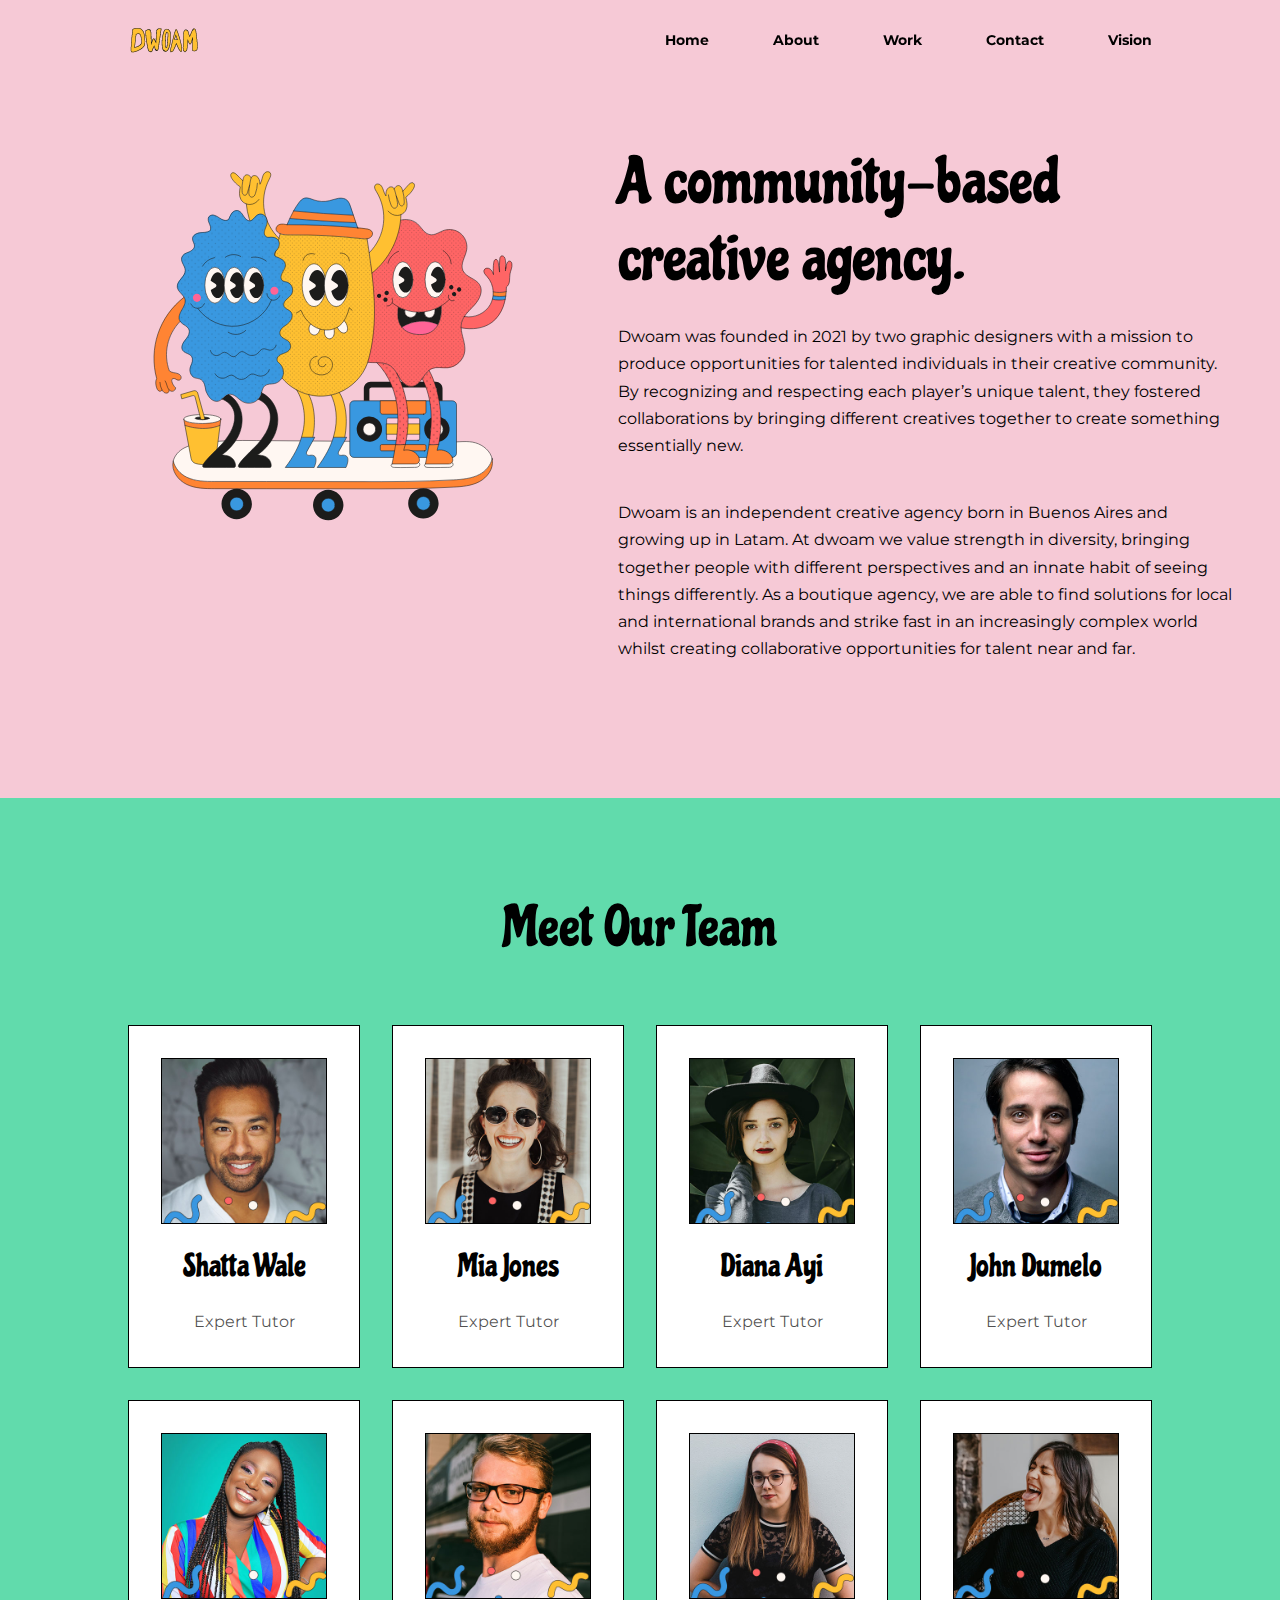
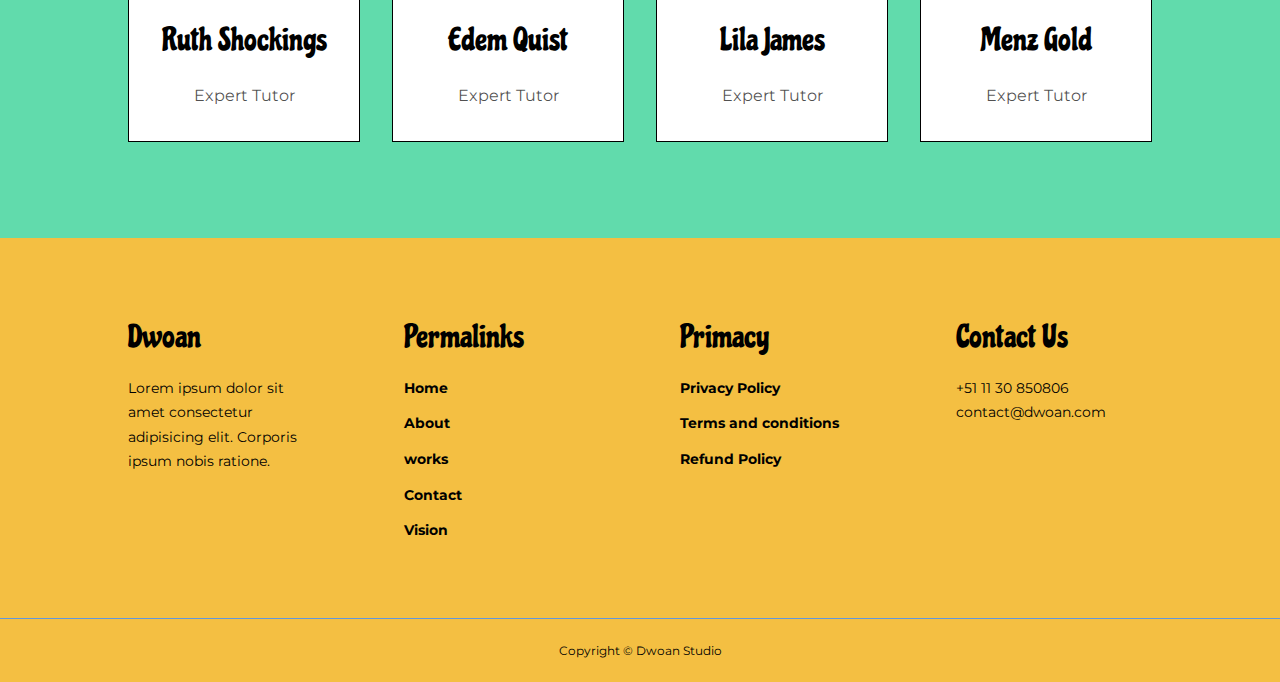
==== about.html @ b235e9af "Mi primer commit" ====
<!DOCTYPE html>
<html lang="en">

<head>
    <meta charset="UTF-8">
    <meta http-equiv="X-UA-Compatible" content="IE=edge">
    <meta name="viewport" content="width=device-width, initial-scale=1.0">
    <title>Responsive Multipage Education Website Using HTML, CSS & JavaSCript</title>

    <!-- ICONSCOUT CDN -->
    <link rel="stylesheet" href="https://unicons.iconscout.com/release/v2.1.6/css/unicons.css">
    <link rel="shortcut icon" href="./images/favicon.png" type="favicon-dwoan">

    <!-- GOOGLE FONTS (MONTSERRAT-CHICLE) -->
    <link rel="preconnect" href="https://fonts.googleapis.com">
    <link rel="preconnect" href="https://fonts.gstatic.com" crossorigin>
    <link
        href="https://fonts.googleapis.com/css2?family=Chicle&family=Montserrat:wght@300;400;500;600;700;800;900&display=swap"
        rel="stylesheet">

    <link rel="stylesheet" href="./css/style.css">
    <link rel="stylesheet" href="./css/about.css">

</head>

<body>
    <nav>
        <div class="container nav__container">
            <a href="index.html"><img src="./images/logonav.png" alt="logo"></a>
            <ul class="nav__menu">
                <li><a href="index.html">Home</a></li>
                <li><a href="about.html">About</a></li>
                <li><a href="work.html">Work</a></li>
                <li><a href="contact.html">Contact</a></li>
                <li><a href="vision.html">Vision</a></li>
            </ul>
            <button id="open-menu-btn"><i class="uil uil-bars"></i></button>
            <button id="close-menu-btn"><i class="uil uil-multiply"></i></button>
        </div>
    </nav>
    <!--========================== END OF NAVBAR ============================-->






    <section class="about__achievements">
        <div class="container about__achievements-container">
            <div class="about__achievements-left">
                <img src="./images/about achievements.svg">
            </div>

            <div class="about__achievements-right">
                <h1>A community-based creative agency.</h1>
                <p>Dwoam was founded in 2021 by two graphic designers with a mission to produce opportunities for
                    talented individuals in their creative community. By recognizing and respecting each player’s unique
                    talent, they fostered collaborations by bringing different creatives together to create something
                    essentially new.</p>
                <p>
                    Dwoam is an independent creative agency born in Buenos Aires and growing up in Latam. At dwoam we
                    value strength in diversity, bringing together people with different perspectives and an innate
                    habit of seeing things differently. As a boutique agency, we are able to find solutions for local
                    and international brands and strike fast in an increasingly complex world whilst creating
                    collaborative opportunities for talent near and far.
                </p>
            </div>
        </div>
    </section>
    <!--========================== END OF ABOUT ============================-->








    <section class="team">
        <h2>Meet Our Team</h2>
        <div class="container team__container">
            <article class="team__member">
                <div class="team__member-image">
                    <img src="./images/tm1.jpg">
                </div>
                <div class="team__member-info">
                    <h4>Shatta Wale</h4>
                    <p>Expert Tutor</p>
                </div>
                <div class="team__member-socials">
                    <a href="https://instagram.com"><i class="uil uil-instagram"></i></a>
                    <a href="https://twitter.com"><i class="uil uil-twitter-alt"></i></a>
                    <a href="https://linkedin.com"><i class="uil uil-linkedin-alt"></i></a>
                </div>
            </article>

            <article class="team__member">
                <div class="team__member-image">
                    <img src="./images/tm2.jpg">
                </div>
                <div class="team__member-info">
                    <h4>Mia Jones</h4>
                    <p>Expert Tutor</p>
                </div>
                <div class="team__member-socials">
                    <a href="https://instagram.com"><i class="uil uil-instagram"></i></a>
                    <a href="https://twitter.com"><i class="uil uil-twitter-alt"></i></a>
                    <a href="https://linkedin.com"><i class="uil uil-linkedin-alt"></i></a>
                </div>
            </article>


            <article class="team__member">
                <div class="team__member-image">
                    <img src="./images/tm3.jpg">
                </div>
                <div class="team__member-info">
                    <h4>Diana Ayi</h4>
                    <p>Expert Tutor</p>
                </div>
                <div class="team__member-socials">
                    <a href="https://instagram.com"><i class="uil uil-instagram"></i></a>
                    <a href="https://twitter.com"><i class="uil uil-twitter-alt"></i></a>
                    <a href="https://linkedin.com"><i class="uil uil-linkedin-alt"></i></a>
                </div>
            </article>


            <article class="team__member">
                <div class="team__member-image">
                    <img src="./images/tm4.jpg">
                </div>
                <div class="team__member-info">
                    <h4>John Dumelo</h4>
                    <p>Expert Tutor</p>
                </div>
                <div class="team__member-socials">
                    <a href="https://instagram.com"><i class="uil uil-instagram"></i></a>
                    <a href="https://twitter.com"><i class="uil uil-twitter-alt"></i></a>
                    <a href="https://linkedin.com"><i class="uil uil-linkedin-alt"></i></a>
                </div>
            </article>


            <article class="team__member">
                <div class="team__member-image">
                    <img src="./images/tm5.jpg">
                </div>
                <div class="team__member-info">
                    <h4>Ruth Shockings</h4>
                    <p>Expert Tutor</p>
                </div>
                <div class="team__member-socials">
                    <a href="https://instagram.com"><i class="uil uil-instagram"></i></a>
                    <a href="https://twitter.com"><i class="uil uil-twitter-alt"></i></a>
                    <a href="https://linkedin.com"><i class="uil uil-linkedin-alt"></i></a>
                </div>
            </article>


            <article class="team__member">
                <div class="team__member-image">
                    <img src="./images/tm6.jpg">
                </div>
                <div class="team__member-info">
                    <h4>Edem Quist</h4>
                    <p>Expert Tutor</p>
                </div>
                <div class="team__member-socials">
                    <a href="https://instagram.com"><i class="uil uil-instagram"></i></a>
                    <a href="https://twitter.com"><i class="uil uil-twitter-alt"></i></a>
                    <a href="https://linkedin.com"><i class="uil uil-linkedin-alt"></i></a>
                </div>
            </article>


            <article class="team__member">
                <div class="team__member-image">
                    <img src="./images/tm7.jpg">
                </div>
                <div class="team__member-info">
                    <h4>Lila James</h4>
                    <p>Expert Tutor</p>
                </div>
                <div class="team__member-socials">
                    <a href="https://instagram.com"><i class="uil uil-instagram"></i></a>
                    <a href="https://twitter.com"><i class="uil uil-twitter-alt"></i></a>
                    <a href="https://linkedin.com"><i class="uil uil-linkedin-alt"></i></a>
                </div>
            </article>


            <article class="team__member">
                <div class="team__member-image">
                    <img src="./images/tm8.jpg">
                </div>
                <div class="team__member-info">
                    <h4>Menz Gold</h4>
                    <p>Expert Tutor</p>
                </div>
                <div class="team__member-socials">
                    <a href="https://instagram.com"><i class="uil uil-instagram"></i></a>
                    <a href="https://twitter.com"><i class="uil uil-twitter-alt"></i></a>
                    <a href="https://linkedin.com"><i class="uil uil-linkedin-alt"></i></a>
                </div>
            </article>
        </div>
    </section>
    <!--========================== END OF TEAM ============================-->







    <footer>
        <div class="container footer__container">
            <div class="footer__1">
                <a href="index.html" class="footer__logo">
                    <h4>Dwoan</h4>
                </a>
                <p>
                    Lorem ipsum dolor sit amet consectetur adipisicing elit. Corporis ipsum nobis ratione.
                </p>
            </div>

            <div class="footer__2">
                <h4>Permalinks</h4>
                <ul class="permalinks">
                    <li><a href="index.html">Home</a></li>
                    <li><a href="about.html">About</a></li>
                    <li><a href="works.html">works</a></li>
                    <li><a href="contact.html">Contact</a></li>
                    <li><a href="vision.html">Vision</a></li>
                </ul>
            </div>

            <div class="footer__3">
                <h4>Primacy</h4>
                <ul class="privacy">
                    <li><a href="#">Privacy Policy</a></li>
                    <li><a href="#">Terms and conditions</a></li>
                    <li><a href="#">Refund Policy</a></li>
                </ul>
            </div>

            <div class="footer__4">
                <h4>Contact Us</h4>
                <div>
                    <p>
                        <p>+51 11 30 850806</p>
                        <p>contact@dwoan.com</p>
                    </p>
                </div>

                <ul class="footer__socials">
                    <li>
                        <a href="#"><i class="uil uil-facebook-f"></i></a>
                    </li>
                    <li>
                        <a href="#"><i class="uil uil-instagram-alt"></i></a>
                    </li>
                    <li>
                        <a href="#"><i class="uil uil-twitter"></i></a>
                    </li>
                    <li>
                        <a href="#"><i class="uil uil-linkedin-alt"></i></a>
                    </li>
                </ul>
            </div>
        </div>
        <div class="footer__copyright">
            <small>Copyright &copy; Dwoan Studio</small>
        </div>
    </footer>


    <script src="./main.js"></script>
</body>

</html>
---- css/style.css ----
* {
  margin: 0;
  padding: 0;
  border: 0;
  outline: 0;
  text-decoration: none;
  list-style: none;
  box-sizing: border-box;
}

:root {
  --color-primary: #f26493;
  --color-success: #61DBAC;
  --color-warning: #f4bf42;
  --color-danger: #ef6565;
  --color-danger-variant: rgba(247, 88, 66, 0.4);
  --color-white: #fff;
  --color-light: rgba(3, 1, 1, 0.7);
  --color-black: #000;
  --color-bg: #f6c9d6;
  --color-bg1: #61dbac;
  --color-bg2: #6197dd;
  --color-bg3: #fbeef3;

  --container-width-lg: 80%;
  --container-width-md: 90%;
  --container-width-sm: 94%;

  --transition: all 400ms ease;
}

body {
  font-family: 'Chicle', cursive;
  font-family: 'Montserrat', sans-serif;
  line-height: 1.7;
  color: var(--color-black);
  background: var(--color-bg);
}

.container {
  width: var(--container-width-lg);
  margin: 0 auto;
}

section {
  padding: 6rem 0;
}

section h2 {
  text-align: center;
  margin-bottom: 4rem;
}

h1,
h2,
h3,
h4,
h5 {
  line-height: 1.2;
}

h1 {
  font-size: 4rem;
  font-family: 'Chicle', cursive;
  color: var(--color-black);
  font-weight: lighter;
}

h2 {
  font-size: 3.5rem;
  font-family: 'Chicle', cursive;
  font-weight: lighter;
}

h3 {
  font-size: 4rem;
  font-family: 'Chicle', cursive;
  font-weight: lighter;
}

h4 {
  font-size: 2rem;
  font-family: 'Chicle', cursive;
  font-weight: lighter;

}

a {
  color: var(--color-black);
  font-weight: bold;
}

img {
  width: 100%;
  display: block;
  object-fit: cover;
}

.btn {
  display: inline-block;
  background: var(--color-warning);
  color: var(--color-black);
  padding: 1rem 2rem;
  border: 1px solid;


  font-weight: 500;
  transition: var(--transition);
}

.btn:hover {
  background: var(--color-success);
  color: var(--color-black);
  border-color: var(--color-black);
  transform: rotate(-10deg);
}

.btn-primary {
  background: var(--color-warning);
  color: var(--color-black);
}

/* =================== NAVBAR ===================== */
nav {
  background: transparent;
  width: 100vw;
  height: 5rem;
  position: fixed;
  top: 0;
  z-index: 11;
}

/* se uso javascript */
.window-scroll {
  background: var(--color-primary);
  border: 1px solid;
  border-color: var(--color-black);
}

.nav__container {
  height: 100%;
  display: flex;
  justify-content: space-between;
  align-items: center;
}

nav button {
  display: none;
}

.nav__menu {
  display: flex;
  align-items: center;
  gap: 4rem;
}

.nav__menu a {
  font-size: 0.9rem;
  transition: var(--transition);
}

.nav__menu a:hover {
  color: var(--color-black);
  font-family: 'Chicle', cursive;
  font-size: 1.5rem;
}

/* =================== HEADER ===================== */
header {
  position: relative;
  top: 5rem;
  overflow: hidden;
  height: 70vh;
  margin-bottom: 5rem;
}

.header__container {
  display: grid;
  grid-template-columns: 1fr 1fr;
  align-items: center;
  gap: 5rem;
  height: 100%;
}

.header__left p {
  margin: 1rem 0 2.4rem;
}

/* =================== CATEGORIES ===================== */
.categories {
  background: var(--color-bg1);
  height: 32rem;
}

.categories h1 {
  line-height: 1;
  margin-bottom: 3rem;
}

.categories__container {
  display: grid;
  grid-template-columns: 40% 60%;
}

.categories__left {
  margin-right: 4rem;
}

.categories__left p {
  margin: 1rem 0 3rem;
}

.categories__right {
  display: grid;
  grid-template-columns: repeat(3, 1fr);
  gap: 1.2rem;
}

.category {
  background: var(--color-white);
  padding: 2rem;
  border-color: var(--color-black);
  transition: var(--transition);
  border: 1px solid;
}

.category:hover {
  cursor: pointer;
  transform: scale(1.03);
  background: var(--color-bg3);
  transition: all 1s case;
  z-index: 1;
  transform: rotate(-15deg);

}

.categories h1 {
  line-height: 1;
  margin-bottom: 3rem;

}

.categories__container {
  display: grid;
  grid-template-columns: 50% 50%;
  gap: 4rem;
}

.categories__left p {
  margin: 1rem 0 3rem;
}


.categories__right {
  display: grid;
  grid-template-columns: repeat(2, 1fr);
  gap: 2rem;
}

.category {
  background: var(--color-white);
  padding: 2rem;
  border-color: var(--color-black);
  border: 1px solid;
  transition: var(--transition);
}




.category h5 {
  margin: 2rem 0 1rem;
  font-family: 'Chicle', cursive;
  font-size: 2.5rem;
  font-weight: lighter;
}

.category p {
  font-size: 0.85rem;
}

.category__icon {
  background: var(--color-primary);
  padding: 0.7rem;
  border-radius: 0.9rem;
}

.category h5 {
  margin: 2rem 0 1rem;
}

.category p {
  font-size: 0.85rem;
}

/* =================== POPULAR WORKS ===================== */
.works {
  margin-top: 10rem;
}

.works__container {
  display: grid;
  grid-template-columns: repeat(3, 1fr);
  gap: 3rem;
}

.work {
  background: var(--color-bg3);
  text-align: center;
  border: 1px solid;
  transition: var(--transition);
}

.work:hover {
  background: var(--color-bg3);
  border-color: var(--color-black);
  transform: scale(110%);
  transition: all 1s case;
}

.work__info {
  padding: 2rem;
}

.work__info p {
  margin: 1.2rem 0 2rem;
  font-size: 0.9rem;
}

/* =================== FAQs ===================== */
.faqs {
  background: var(--color-bg2);

}

.faqs__container {
  display: grid;
  grid-template-columns: 1fr 1fr;
  gap: 1rem;
}

.faq {
  padding: 1.5rem;
  display: flex;
  align-items: center;
  gap: 1.4rem;
  height: fit-content;
  background: var(--color-white);
  cursor: pointer;
  border: 1px solid;
  border-color: var(--color-black);
}

.faq:hover {
  background: var(--color-bg3);
  border-color: var(--color-black);
  transform: rotate(-1deg);
  transition: all 1s case;
}

.faq h4 {
  font-size: 1.5rem;
  line-height: 2.2;
}

.faq__icon {
  align-self: flex-start;
  font-size: 3rem;
  color: var(--color-danger);
  font-family: 'Chicle', cursive;
}

.faq p {
  margin-top: 0.8rem;
  display: none;
}

.faq.open p {
  display: block;
}



/* =================== FOOTER ===================== */
footer {
  background: var(--color-warning);
  padding-top: 5rem;
  font-size: 0.9rem;
}

.footer__container {
  display: grid;
  grid-template-columns: repeat(4, 1fr);
  gap: 5rem;
}

.footer__container>div h4 {
  margin-bottom: 1.2rem;
}

.footer__1 p {
  margin: 0 0 2rem;
}

footer ul li {
  margin-bottom: 0.7rem;
}

footer ul li a:hover {
  text-decoration: underline;
}

.footer__socials {
  display: flex;
  gap: 1rem;
  font-size: 1.2rem;
  margin-top: 2rem;
}

.footer__copyright {
  text-align: center;
  margin-top: 4rem;
  padding: 1.2rem 0;
  border-top: 1px solid var(--color-bg2);
}

/* ===================== MEDIA QUERIES (TABLETS) ==================== */
@media screen and (max-width: 1024px) {
  .container {
    width: var(--container-width-md);
  }

  h1 {
    font-size: 2.2rem;
  }

  h2 {
    font-size: 1.7rem;
  }

  h3 {
    font-size: 1.4rem;
  }

  h4 {
    font-size: 1.2rem;
  }

  /* ====================== NAVBAR ===================== */
  nav button {
    display: inline-block;
    background: transparent;
    font-size: 1.8rem;
    color: var(--color-black);
    cursor: pointer;
  }

  nav button#close-menu-btn {
    display: none;
  }

  .nav__menu {
    position: fixed;
    top: 5rem;
    right: 5%;
    height: fit-content;
    width: 18rem;
    flex-direction: column;
    gap: 0;
    display: none;
  }

  .nav__menu li {
    width: 100%;
    height: 5.8rem;
    animation: animateNavItems 400ms linear forwards;
    transform-origin: top right;
    opacity: 0;
  }

  .nav__menu li:nth-child(2) {
    animation-delay: 200ms;
  }

  .nav__menu li:nth-child(3) {
    animation-delay: 400ms;
  }

  .nav__menu li:nth-child(4) {
    animation-delay: 600ms;
  }

  @keyframes animateNavItems {
    0% {
      transform: rotateZ(-90deg) rotateX(90deg) scale(0.1);
    }

    100% {
      transform: rotateZ(0) rotateX(0) scale(1);
      opacity: 1;
    }
  }

  .nav__menu li a {
    background: var(--color-primary);
    width: 100%;
    height: 100%;
    display: grid;
    place-items: center;
    border: 1px solid;
    border-color: var(--color-black);
  }

  .nav__menu li a:hover {
    background: var(--color-bg);
    color: var(--color-black);
  }

  /* ====================== HEADER ===================== */
  header {
    height: 52vh;
    margin-bottom: 4rem;
  }

  .header__container {
    gap: 0;
    padding-bottom: 3rem;
  }

  /* ====================== CATEGORIES ===================== */
  .categories {
    height: auto;
  }

  .categories__container {
    grid-template-columns: 1fr;
    gap: 3rem;
  }

  .categories__left {
    margin-right: 0;
  }

  /* ====================== POPULAR workS ===================== */
  .works {
    margin-top: 0;
  }

  .works__container {
    grid-template-columns: 1fr 1fr;
  }

  /* ====================== FAQs ===================== */
  .faqs__container {
    grid-template-columns: 1fr;
  }

  .faq {
    padding: 1.5rem;
  }

  /* ====================== FOOTER ===================== */
  .footer__container {
    grid-template-columns: 1fr 1fr;
  }
}

/* ======================== MEDIA QUERIES (PHONES) ======================= */
@media screen and (max-width: 600px) {
  .container {
    width: var(--container-width-sm);
  }

  /* ====================== NAVBAR ===================== */
  .nav__menu {
    right: 3%;
  }

  /* ====================== HEADER ===================== */
  header {
    height: 100vh;
  }

  .header__container {
    grid-template-columns: 1fr;
    text-align: center;
    margin-top: 0;
  }

  .header__left p {
    margin-bottom: 1.3rem;
  }

  /* ====================== CATEGORIES ===================== */
  .categories__right {
    grid-template-columns: 1fr 1fr;
    gap: 0.7rem;
  }

  .category {
    padding: 1rem;
    border-radius: 1rem;
  }

  .category__icon {
    margin-top: 4px;
    display: inline-block;
  }

  /* ====================== POPULAR workS ===================== */
  .works__container {
    grid-template-columns: 1fr;
  }

  /* ====================== TESTIMONIALS ===================== */
  .testimonial__body {
    padding: 1.2rem;
  }

  /* ====================== FOOTER ===================== */
  .footer__container {
    grid-template-columns: 1fr;
    text-align: center;
    gap: 2rem;
  }

  .footer__1 p {
    margin: 1rem auto;

  }

  .footer__socials {
    justify-content: center;
  }
}
---- css/about.css ----
body {
  font-family: 'Chicle', cursive;
  font-family: 'Montserrat', sans-serif;
  line-height: 1.7;
  color: var(--color-black);
  background: var(--color-bg);
}

/* ============== ABOUT ============= */
.about__achievements {
  margin-top: 3rem;
}

.about__achievements-container {
  display: grid;
  grid-template-columns: 40% 60%;
  gap: 5rem;
}

.about__achievements-right>p {
  margin: 1.6rem 0 2.5rem;
}

.achievements__cards {
  display: grid;
  grid-template-columns: repeat(3, 1fr);
  gap: 1.5rem;
}

.achievement__card {
  background: var(--color-white);
  padding: 1.6rem;
  text-align: center;
  transition: var(--transition);
  border: 1px solid;
  border-color: var(--color-black);
}

.achievement__card:hover {
  background: var(--color-bg2);
}

.achievement__icon {
  padding: 0.6rem;
  display: inline-block;
  margin-bottom: 2rem;
  font-size: 2rem;
}


.achievement__card p {
  margin-top: 1rem;
}

/* ============== TEAM ============= */
.team {
  background: var(--color-bg1);
}

.team__container {
  display: grid;
  grid-template-columns: repeat(4, 1fr);
  gap: 2rem;
}

.team__member {
  background: var(--color-white);
  padding: 2rem;
  border: 1px solid;
  transition: var(--transition);
  position: relative;
  overflow: hidden;
  border-color: var(--color-black);
}

.team__member:hover {
  background: var(--color-bg2);
  border-color: var(--color-black);
}

.team__member-image img {
  filter: saturate(1);
  border: 1px solid;
  border-color: var(--color-black);
}

.team__member:hover img {
  filter: saturate(0);
  border: 1px solid;
  border-color: var(--color-black);
}

.team__member-info * {
  text-align: center;
  margin-top: 1.4rem;
}

.team__member-info p {
  color: var(--color-light);
}

.team__member-socials {
  position: absolute;
  top: 50%;
  transform: translateY(-50%);
  right: -100%;
  display: flex;
  flex-direction: column;
  background: var(--color-white);
  transition: var(--transition);
  overflow: hidden;
  border: 1px solid;
  border-color: var(--color-black);

}

.team__member:hover .team__member-socials {
  right: 0;
}

.team__member-socials a {
  padding: 1rem;
  transition: var(--transition);
}

.team__member-socials a:hover {
  background: var(--color-bg2);
}

/* ==================== MEDIA QUERIES (TABLETS) ================= */
@media screen and (max-width: 1024px) {
  .about__achievements {
    margin-top: 2rem;
  }

  .about__achievements-container {
    grid-template-columns: 1fr;
    gap: 4rem;
  }

  .about__achievements-left {
    width: 80%;
    margin: 0 auto;
  }

  .team__container {
    grid-template-columns: repeat(3, 1fr);
    gap: 1.5rem;
  }

  .team__member {
    padding: 1rem;
  }
}

/* ==================== MEDIA QUERIES (TABLETS) ================= */
@media screen and (max-width: 600px) {
  .achievements__cards {
    grid-template-columns: 1fr 1fr;
    gap: 0.7rem;
  }

  .team__container {
    grid-template-columns: 1fr 1fr;
    gap: 0.7rem;
  }

  .team__member {
    padding: 0;
  }

  .team__member p {
    margin-bottom: 1.5rem;
  }
}
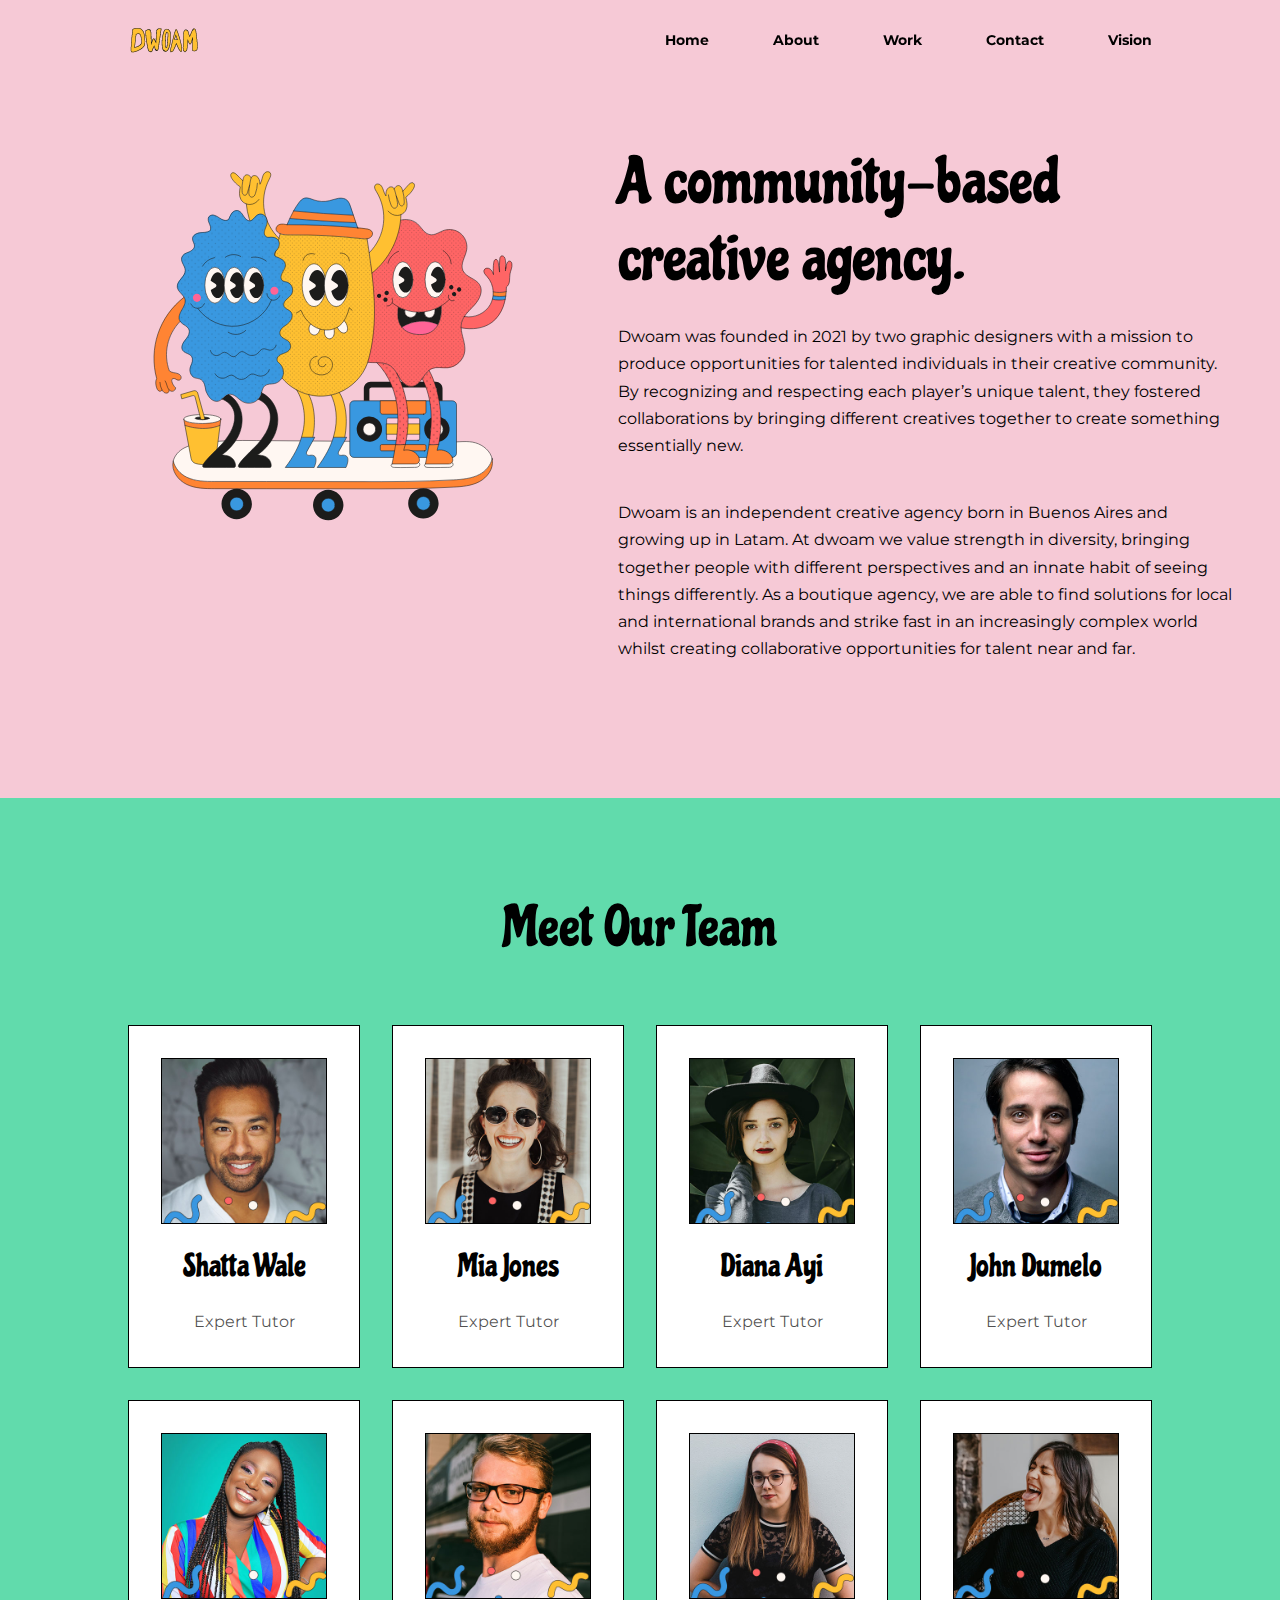
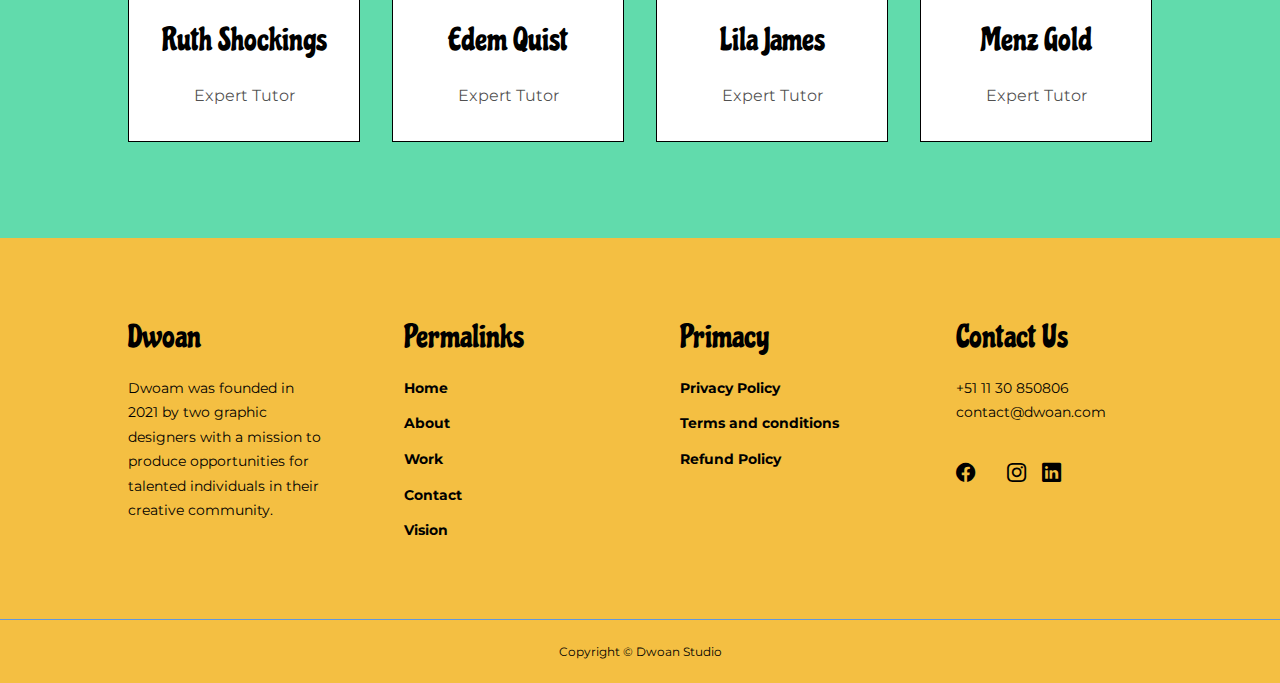
==== commit 39af11da: "cambios 0505" ====
--- a/about.html
+++ b/about.html
@@ -5,10 +5,10 @@
     <meta charset="UTF-8">
     <meta http-equiv="X-UA-Compatible" content="IE=edge">
     <meta name="viewport" content="width=device-width, initial-scale=1.0">
-    <title>Responsive Multipage Education Website Using HTML, CSS & JavaSCript</title>
+    <title>Dwoam</title>
 
     <!-- ICONSCOUT CDN -->
-    <link rel="stylesheet" href="https://unicons.iconscout.com/release/v2.1.6/css/unicons.css">
+    <link rel="stylesheet" href="https://cdn.jsdelivr.net/npm/bootstrap-icons@1.8.1/font/bootstrap-icons.css">
     <link rel="shortcut icon" href="./images/favicon.png" type="favicon-dwoan">
 
     <!-- GOOGLE FONTS (MONTSERRAT-CHICLE) -->
@@ -221,7 +221,8 @@
                     <h4>Dwoan</h4>
                 </a>
                 <p>
-                    Lorem ipsum dolor sit amet consectetur adipisicing elit. Corporis ipsum nobis ratione.
+                    Dwoam was founded in 2021 by two graphic designers with a mission to produce opportunities for
+                    talented individuals in their creative community.
                 </p>
             </div>
 
@@ -230,7 +231,7 @@
                 <ul class="permalinks">
                     <li><a href="index.html">Home</a></li>
                     <li><a href="about.html">About</a></li>
-                    <li><a href="works.html">works</a></li>
+                    <li><a href="work.html">Work</a></li>
                     <li><a href="contact.html">Contact</a></li>
                     <li><a href="vision.html">Vision</a></li>
                 </ul>
@@ -248,24 +249,19 @@
             <div class="footer__4">
                 <h4>Contact Us</h4>
                 <div>
-                    <p>
-                        <p>+51 11 30 850806</p>
-                        <p>contact@dwoan.com</p>
-                    </p>
+                    <p>+51 11 30 850806</p>
+                    <p>contact@dwoan.com</p>
                 </div>
 
                 <ul class="footer__socials">
                     <li>
-                        <a href="#"><i class="uil uil-facebook-f"></i></a>
+                        <a href="#"><i class="bi bi-facebook"></i>
                     </li>
                     <li>
-                        <a href="#"><i class="uil uil-instagram-alt"></i></a>
+                        <a href="#"><i class="bi bi-instagram"></i></a>
                     </li>
                     <li>
-                        <a href="#"><i class="uil uil-twitter"></i></a>
-                    </li>
-                    <li>
-                        <a href="#"><i class="uil uil-linkedin-alt"></i></a>
+                        <a href="#"><i class="bi bi-linkedin"></i></a>
                     </li>
                 </ul>
             </div>
--- a/css/about.css
+++ b/css/about.css
@@ -24,12 +24,12 @@
 .achievements__cards {
   display: grid;
   grid-template-columns: repeat(3, 1fr);
-  gap: 1.5rem;
+  gap: 1rem;
 }
 
 .achievement__card {
   background: var(--color-white);
-  padding: 1.6rem;
+  padding: 1rem;
   text-align: center;
   transition: var(--transition);
   border: 1px solid;
